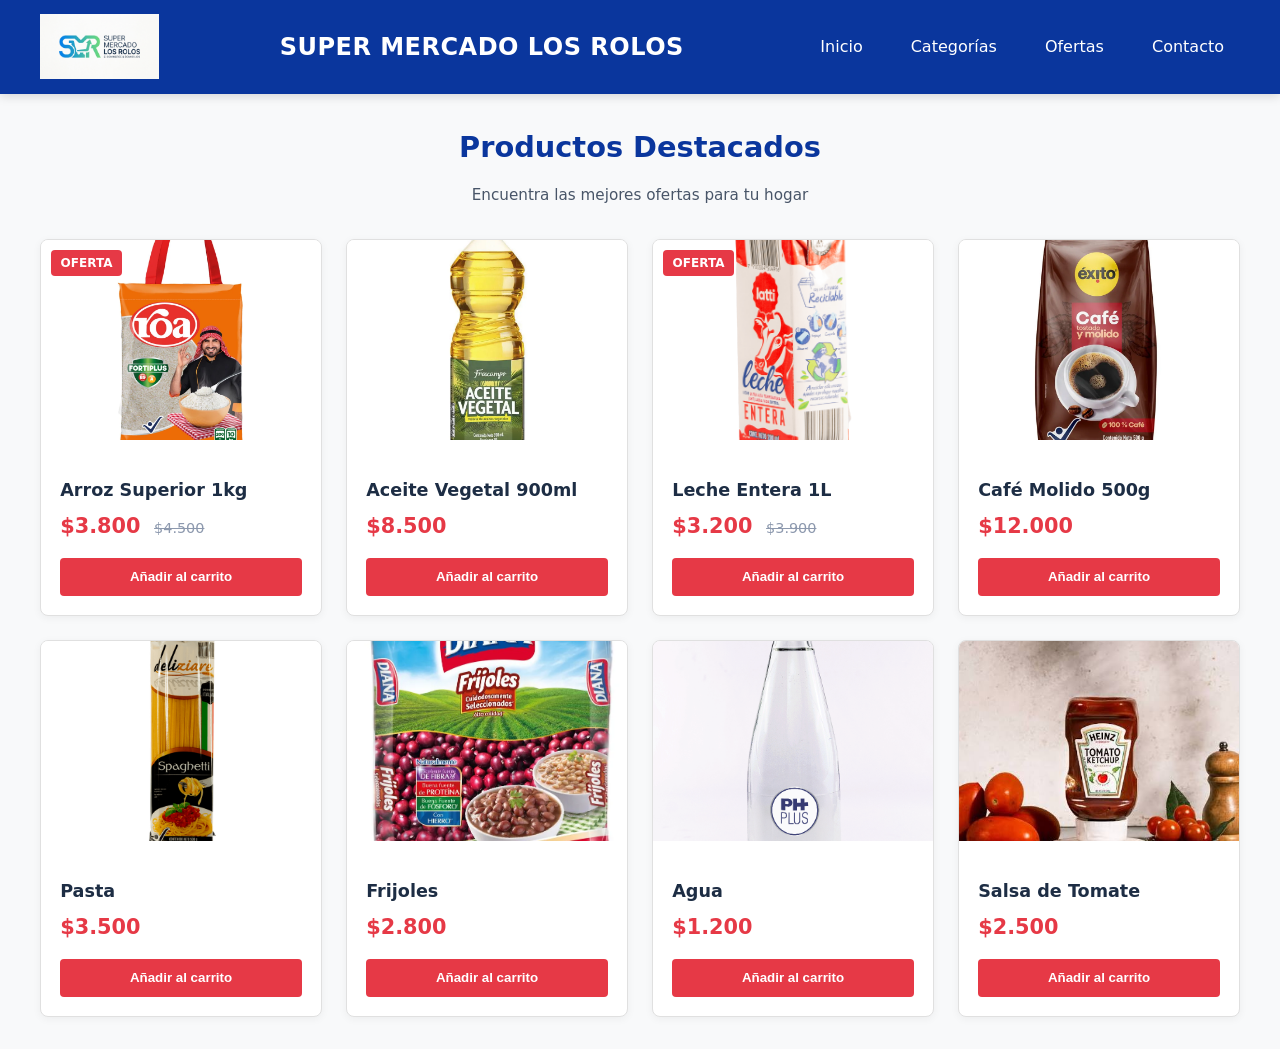
==== index.html @ ce602ebf "inicializacion del proyecto" ====
<!DOCTYPE html>
<html lang="en">
<head>
    <meta charset="UTF-8">
    <meta name="viewport"  content="width=device-width, initial-scale=1.0">
    <link rel="stylesheet" href="estilos/estilos.css">
    <title>Mercado los Rolos</title>
</head>
<body>
    
    <header class="main-header">
  <div class="header-container">
    
    <!-- 1. Logo (espacio reservado) -->
    <a href="#" class="logo">
      <img src="imagenes/logo.png" alt="Logo Mercado Los Rolos" class="logo-img">
    </a>

    <!-- 2. Título principal -->
    <h1 class="header-title">SUPER MERCADO LOS ROLOS</h1>

    <!-- 3. Menú Hamburguesa (Control con Checkbox) -->
    <input type="checkbox" id="menu-toggle" class="menu-toggle">
    <label for="menu-toggle" class="hamburger-icon">
      <span></span>
      <span></span>
      <span></span>
    </label>

    <!-- 4. Navegación -->
    <nav class="nav-menu">
      <ul>
        <li><a href="#">Inicio</a></li>
        <li><a href="#">Categorías</a></li>
        <li><a href="#">Ofertas</a></li>
        <li><a href="#">Contacto</a></li>
      </ul>
    </nav>

  </div>
</header>
    <main class="main-container">
  <!-- Encabezado de la sección -->
  <section class="section-title">
    <h2>Productos Destacados</h2>
    <p>Encuentra las mejores ofertas para tu hogar</p>
  </section>

  <!-- Grilla de Productos -->
  <section class="productos-grid">
    
    <!-- Tarjeta 1 (Con Oferta) -->
    <article class="card-producto">
      <span class="badge-oferta">Oferta</span>
      <img src="imagenes/arroz_1 kilo.png" alt="Arroz Superior" class="producto-img">
      <div class="producto-info">
        <h3>Arroz Superior 1kg</h3>
        <p class="precio">$3.800 <span class="precio-anterior">$4.500</span></p>
        <button class="btn-comprar">Añadir al carrito</button>
      </div>
    </article>

    <!-- Tarjeta 2 -->
    <article class="card-producto">
      <img src="imagenes/aceite_vegetal.png" alt="Aceite Vegetal" class="producto-img">
      <div class="producto-info">
        <h3>Aceite Vegetal 900ml</h3>
        <p class="precio">$8.500</p>
        <button class="btn-comprar">Añadir al carrito</button>
      </div>
    </article>

    <!-- Tarjeta 3 (Con Oferta) -->
    <article class="card-producto">
      <span class="badge-oferta">Oferta</span>
      <img src="imagenes/leche.png" alt="Leche Entera" class="producto-img">
      <div class="producto-info">
        <h3>Leche Entera 1L</h3>
        <p class="precio">$3.200 <span class="precio-anterior">$3.900</span></p>
        <button class="btn-comprar">Añadir al carrito</button>
      </div>
    </article>

    <!-- Tarjeta 4 -->
    <article class="card-producto">
      <img src="imagenes/cafe_molido.png" alt="Café Molido" class="producto-img">
      <div class="producto-info">
        <h3>Café Molido 500g</h3>
        <p class="precio">$12.000</p>
        <button class="btn-comprar">Añadir al carrito</button>
      </div>
    </article>

    <!-- Tarjeta 5-->
    <article class="card-producto">
      <img src="imagenes/pasta.png" alt="Pasta" class="producto-img">
      <div class="producto-info">
        <h3>Pasta</h3>
        <p class="precio">$3.500</p>
        <button class="btn-comprar">Añadir al carrito</button>
      </div>
    </article>

     <!-- Tarjeta 6-->
    <article class="card-producto">
      <img src="imagenes/frijoles.png" alt="Pasta" class="producto-img">
      <div class="producto-info">
        <h3>Frijoles</h3>
        <p class="precio">$2.800</p>
        <button class="btn-comprar">Añadir al carrito</button>
      </div>
    </article>

     <!-- Tarjeta 7-->
    <article class="card-producto">
      <img src="imagenes/agua.png" alt="Agua" class="producto-img">
      <div class="producto-info">
        <h3>Agua</h3>
        <p class="precio">$1.200</p>
        <button class="btn-comprar">Añadir al carrito</button>
      </div>
    </article>

     <!-- Tarjeta 8 -->
    <article class="card-producto">
      <img src="imagenes/salsa_tomate.png" alt="Salsa de Tomate" class="producto-img">
      <div class="producto-info">
        <h3>Salsa de Tomate</h3>
        <p class="precio">$2.500</p>
        <button class="btn-comprar">Añadir al carrito</button>
      </div>
    </article>




  </section>
</main>
</body>
</html>
---- estilos/estilos.css ----
body {
    /* LO QUE YO QUIERO Q ENTRE DE PRIMERA ES EL HEADER Y LUEGO EL RESTO DE LA PAGINA */
  margin: 0;
  padding: 0;

  font-family: system-ui, -apple-system, BlinkMacSystemFont, 'Segoe UI', Roboto, Oxygen, Ubuntu, Cantarell, sans-serif;
  font-size: 16px;
  line-height: 1.5;
  background-color: #f8f9fa;
  color: #212529;
 
  min-height: 100vh;
  width: 100%;
}
/* ==========================================
   HEADER Y NAVEGACIÓN (Paleta Los Rolos)
   ========================================== */

/* Header principal con el azul dominante */
.main-header {
  background-color: #0A369D; /* Azul Corporativo */
  color: #FFFFFF;
  width: 100%;
  position: sticky;
  top: 0;
  z-index: 1000;
  box-shadow: 0 2px 10px rgba(0, 0, 0, 0.15);
}

.header-container {
  display: flex;
  justify-content: space-between;
  align-items: center;
  max-width: 1200px;
  margin: 0 auto;
  padding: 0.8rem 1.5rem;
  position: relative;
}

/* Estilos para el Logo */
.logo-img {
  height: 65px;
  width: auto;
  display: block;
}

/* Título de la tienda */
.header-title {
  font-size: 1.2rem;
  font-weight: 700;
  text-transform: uppercase;
  letter-spacing: 0.5px;
}

/* Ocultar el checkbox selector */
.menu-toggle {
  display: none;
}

/* Icono Hamburguesa (las 3 líneas) */
.hamburger-icon {
  display: flex;
  flex-direction: column;
  justify-content: space-between;
  width: 28px;
  height: 20px;
  cursor: pointer;
}

.hamburger-icon span {
  display: block;
  height: 3px;
  width: 100%;
  background-color: #FFFFFF;
  border-radius: 2px;
  transition: all 0.3s ease;
}

/* Menú de Navegación Móvil */
.nav-menu {
  position: absolute;
  top: 100%;
  left: 0;
  width: 100%;
  background-color: #0A369D;
  display: none; /* Oculto por defecto */
  border-top: 1px solid rgba(255, 255, 255, 0.1);
}

.nav-menu ul {
  list-style: none;
  padding: 0;
  margin: 0;
}

.nav-menu li a {
  display: block;
  padding: 1rem 1.5rem;
  color: #FFFFFF;
  text-decoration: none;
  font-weight: 500;
  border-bottom: 1px solid rgba(255, 255, 255, 0.05);
  transition: background-color 0.2s ease;
}

.nav-menu li a:hover {
  background-color: #1D2D44; /* Azul Oscuro en Hover */
}

/* TRUCO CSS: Mostrar el menú cuando el checkbox está activado */
.menu-toggle:checked ~ .nav-menu {
  display: block;
}

/* ==========================================
   VERSION ESCRITORIO (Pantallas grandes)
   ========================================== */
@media (min-width: 768px) {
  .hamburger-icon {
    display: none; /* Oculta la hamburguesa en PC */
  }

  .header-title {
    font-size: 1.5rem;
  }

  .nav-menu {
    position: static;
    display: block; /* Muestra el menú continuo */
    width: auto;
    border-top: none;
  }

  .nav-menu ul {
    display: flex;
    gap: 1rem;
  }

  .nav-menu li a {
    padding: 0.5rem 1rem;
    border-bottom: none;
    border-radius: 4px;
  }

  .nav-menu li a:hover {
    background-color: rgba(255, 255, 255, 0.15);
  }
}


/* ==========================================
   SECCIÓN DE PRODUCTOS (CSS GRID)
   ========================================== */

.main-container {
  max-width: 1200px;
  margin: 2rem auto;
  padding: 0 1.5rem;
}

.section-title {
  text-align: center;
  margin-bottom: 2rem;
}

.section-title h2 {
  color: #0A369D; /* Azul Dominante */
  font-size: 1.8rem;
  margin-bottom: 0.3rem;
}

.section-title p {
  color: #1D2D44; /* Azul Oscuro */
  font-size: 0.95rem;
  opacity: 0.8;
}

/* Grilla Responsiva de Productos */
.productos-grid {
  display: grid;
  /* Crea columnas automáticamente de mínimo 240px de ancho */
  grid-template-columns: repeat(auto-fit, minmax(240px, 1fr));
  gap: 1.5rem; /* Espacio entre cada tarjeta */
}

/* Estilo de la Tarjeta */
.card-producto {
  background-color: #FFFFFF;
  border: 1px solid #E0E0E0;
  border-radius: 8px;
  overflow: hidden;
  position: relative;
  display: flex;
  flex-direction: column;
  justify-content: space-between;
  box-shadow: 0 2px 8px rgba(0, 0, 0, 0.05);
  transition: transform 0.2s ease, box-shadow 0.2s ease;
}

/* Efecto al pasar el cursor */
.card-producto:hover {
  transform: translateY(-4px);
  box-shadow: 0 6px 15px rgba(0, 0, 0, 0.1);
}

/* Etiqueta de Oferta (Rojo de Acento) */
.badge-oferta {
  position: absolute;
  top: 10px;
  left: 10px;
  background-color: #E63946; /* Rojo Alerta */
  color: #FFFFFF;
  font-size: 0.75rem;
  font-weight: bold;
  padding: 0.25rem 0.6rem;
  border-radius: 4px;
  text-transform: uppercase;
  z-index: 2;
}

/* Imagen del producto */
.producto-img {
  width: 100%;
  height: 200px;
  object-fit: cover;
  background-color: #F8F9FA;
}

/* Información del producto */
.producto-info {
  padding: 1.2rem;
  display: flex;
  flex-direction: column;
  flex-grow: 1;
}

.producto-info h3 {
  color: #1D2D44;
  font-size: 1.1rem;
  margin-bottom: 0.5rem;
}

/* Precios */
.precio {
  color: #E63946; /* Rojo Alerta para el precio principal */
  font-size: 1.3rem;
  font-weight: bold;
  margin-bottom: 1rem;
  margin-top: auto;
}

.precio-anterior {
  color: #8D99AE;
  font-size: 0.9rem;
  text-decoration: line-through;
  font-weight: normal;
  margin-left: 0.4rem;
}

/* Botón de compra */
.btn-comprar {
  background-color: #E63946;
  color: #FFFFFF;
  border: none;
  padding: 0.7rem;
  border-radius: 4px;
  font-weight: bold;
  cursor: pointer;
  width: 100%;
  transition: background-color 0.2s ease;
}

.btn-comprar:hover {
  background-color: #C12A36;
}
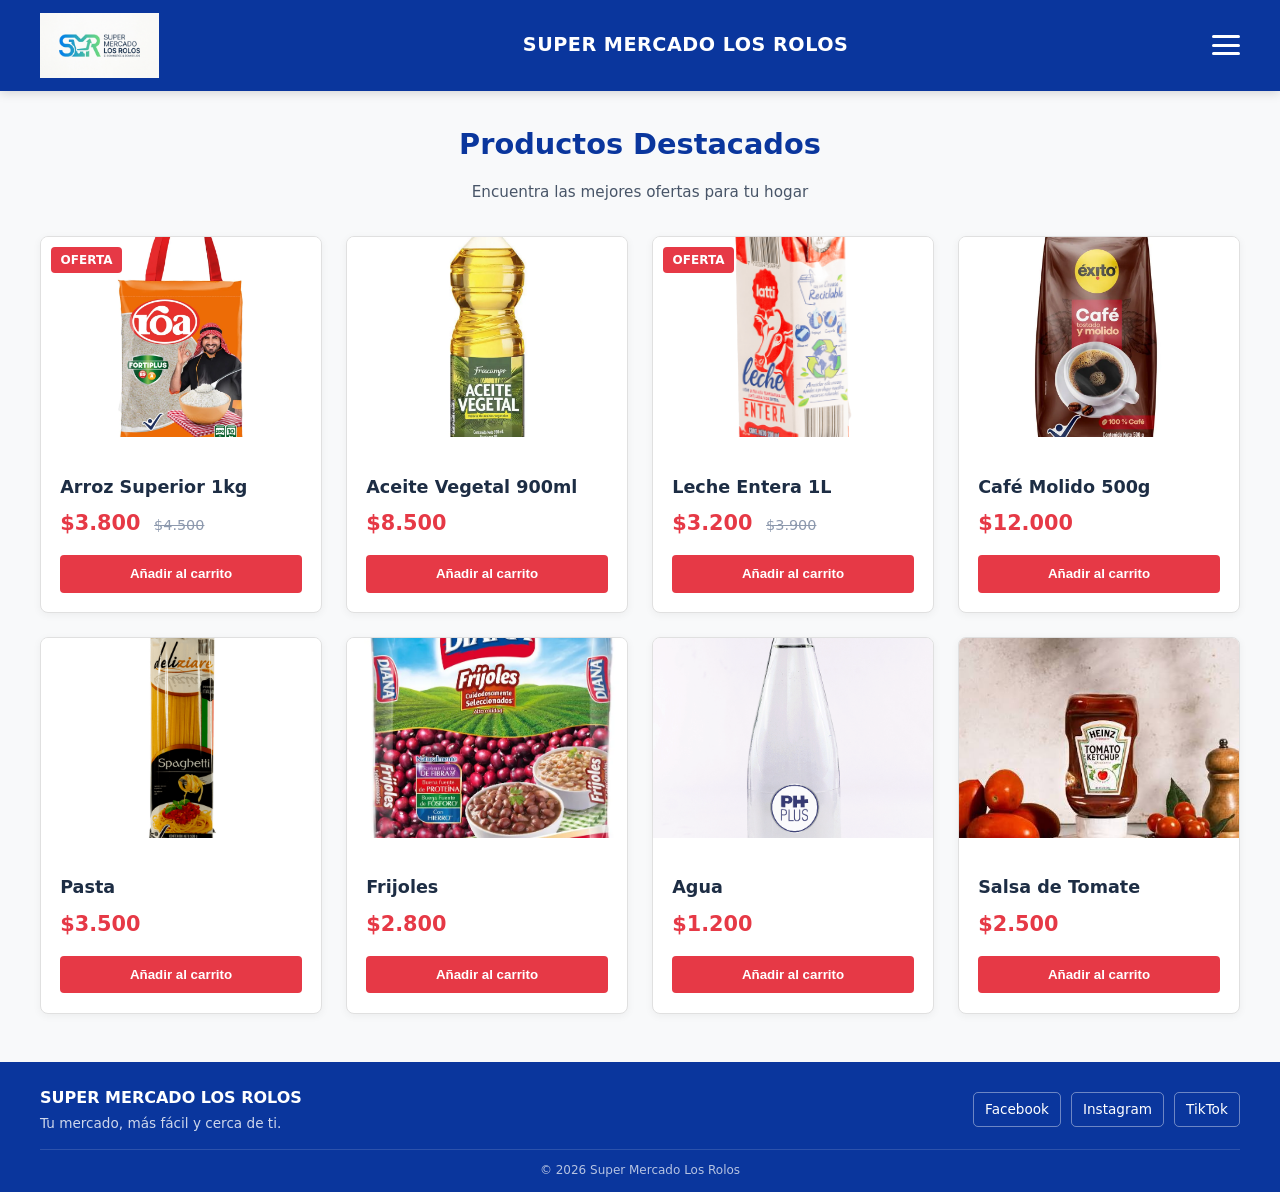
==== commit ffc43752: "incorporacion nuevas pesatañas" ====
--- a/index.html
+++ b/index.html
@@ -12,7 +12,7 @@
   <div class="header-container">
     
     <!-- 1. Logo (espacio reservado) -->
-    <a href="#" class="logo">
+    <a href="index.html" class="logo">
       <img src="imagenes/logo.png" alt="Logo Mercado Los Rolos" class="logo-img">
     </a>
 
@@ -30,10 +30,10 @@
     <!-- 4. Navegación -->
     <nav class="nav-menu">
       <ul>
-        <li><a href="#">Inicio</a></li>
-        <li><a href="#">Categorías</a></li>
-        <li><a href="#">Ofertas</a></li>
-        <li><a href="#">Contacto</a></li>
+        <li><a href="index.html">Inicio</a></li>
+        <li><a href="categorias.html">Categorías</a></li>
+        <li><a href="ofertas.html">Ofertas</a></li>
+        <li><a href="#contacto">Contacto</a></li>
       </ul>
     </nav>
 
@@ -52,7 +52,7 @@
     <!-- Tarjeta 1 (Con Oferta) -->
     <article class="card-producto">
       <span class="badge-oferta">Oferta</span>
-      <img src="imagenes/arroz_1 kilo.png" alt="Arroz Superior" class="producto-img">
+      <img src="imagenes/arroz_1 kilo.png" alt="Arroz S uperior" class="producto-img">
       <div class="producto-info">
         <h3>Arroz Superior 1kg</h3>
         <p class="precio">$3.800 <span class="precio-anterior">$4.500</span></p>
@@ -136,5 +136,51 @@
 
   </section>
 </main>
+
+<!-- ==========================================
+         FOOTER
+         ========================================== -->
+
+    <footer class="main-footer" id="contacto">
+
+        <div class="footer-content">
+
+            <div class="footer-info">
+
+                <strong>
+                    SUPER MERCADO LOS ROLOS
+                </strong>
+
+                <span>
+                    Tu mercado, más fácil y cerca de ti.
+                </span>
+
+            </div>
+
+
+            <div class="footer-social">
+
+                <a href="#" aria-label="Facebook">
+                    Facebook
+                </a>
+
+                <a href="#" aria-label="Instagram">
+                    Instagram
+                </a>
+
+                <a href="#" aria-label="TikTok">
+                    TikTok
+                </a>
+
+            </div>
+
+        </div>
+
+
+        <div class="footer-bottom">
+            © 2026 Super Mercado Los Rolos
+        </div>
+
+    </footer>
 </body>
 </html>
--- a/estilos/estilos.css
+++ b/estilos/estilos.css
@@ -1,24 +1,26 @@
+/* ==========================================
+   1. ESTILOS BASE Y GLOBALES
+   ========================================== */
 body {
-    /* LO QUE YO QUIERO Q ENTRE DE PRIMERA ES EL HEADER Y LUEGO EL RESTO DE LA PAGINA */
+  /* Todo el contenido de la página heredará esta base */
   margin: 0;
   padding: 0;
-
   font-family: system-ui, -apple-system, BlinkMacSystemFont, 'Segoe UI', Roboto, Oxygen, Ubuntu, Cantarell, sans-serif;
   font-size: 16px;
   line-height: 1.5;
   background-color: #f8f9fa;
   color: #212529;
- 
   min-height: 100vh;
   width: 100%;
 }
-/* ==========================================
-   HEADER Y NAVEGACIÓN (Paleta Los Rolos)
+
+/* ==========================================
+   ↓↓↓ 2. INICIO DE HEADER Y NAVEGACIÓN ↓↓↓
    ========================================== */
 
 /* Header principal con el azul dominante */
 .main-header {
-  background-color: #0A369D; /* Azul Corporativo */
+  background-color: #0A369D; 
   color: #FFFFFF;
   width: 100%;
   position: sticky;
@@ -37,14 +39,13 @@
   position: relative;
 }
 
-/* Estilos para el Logo */
+/* Estilos para el Logo y Título */
 .logo-img {
   height: 65px;
   width: auto;
   display: block;
 }
 
-/* Título de la tienda */
 .header-title {
   font-size: 1.2rem;
   font-weight: 700;
@@ -52,12 +53,11 @@
   letter-spacing: 0.5px;
 }
 
-/* Ocultar el checkbox selector */
+/* Icono Hamburguesa y Control */
 .menu-toggle {
   display: none;
 }
 
-/* Icono Hamburguesa (las 3 líneas) */
 .hamburger-icon {
   display: flex;
   flex-direction: column;
@@ -83,7 +83,7 @@
   left: 0;
   width: 100%;
   background-color: #0A369D;
-  display: none; /* Oculto por defecto */
+  display: none; 
   border-top: 1px solid rgba(255, 255, 255, 0.1);
 }
 
@@ -104,54 +104,22 @@
 }
 
 .nav-menu li a:hover {
-  background-color: #1D2D44; /* Azul Oscuro en Hover */
-}
-
-/* TRUCO CSS: Mostrar el menú cuando el checkbox está activado */
+  background-color: #1D2D44; 
+}
+
+/* Mostrar el menú cuando el checkbox está activado */
 .menu-toggle:checked ~ .nav-menu {
   display: block;
 }
 
 /* ==========================================
-   VERSION ESCRITORIO (Pantallas grandes)
-   ========================================== */
-@media (min-width: 768px) {
-  .hamburger-icon {
-    display: none; /* Oculta la hamburguesa en PC */
-  }
-
-  .header-title {
-    font-size: 1.5rem;
-  }
-
-  .nav-menu {
-    position: static;
-    display: block; /* Muestra el menú continuo */
-    width: auto;
-    border-top: none;
-  }
-
-  .nav-menu ul {
-    display: flex;
-    gap: 1rem;
-  }
-
-  .nav-menu li a {
-    padding: 0.5rem 1rem;
-    border-bottom: none;
-    border-radius: 4px;
-  }
-
-  .nav-menu li a:hover {
-    background-color: rgba(255, 255, 255, 0.15);
-  }
-}
-
-
-/* ==========================================
-   SECCIÓN DE PRODUCTOS (CSS GRID)
-   ========================================== */
-
+   ↑↑↑ FIN DE HEADER Y NAVEGACIÓN ↑↑↑
+   ========================================== */
+
+
+/* ==========================================
+   3. ESTRUCTURA Y TEXTOS PRINCIPALES
+   ========================================== */
 .main-container {
   max-width: 1200px;
   margin: 2rem auto;
@@ -164,26 +132,26 @@
 }
 
 .section-title h2 {
-  color: #0A369D; /* Azul Dominante */
+  color: #0A369D; 
   font-size: 1.8rem;
   margin-bottom: 0.3rem;
 }
 
 .section-title p {
-  color: #1D2D44; /* Azul Oscuro */
+  color: #1D2D44; 
   font-size: 0.95rem;
   opacity: 0.8;
 }
 
-/* Grilla Responsiva de Productos */
+/* ==========================================
+   4. GRILLA Y TARJETAS DE PRODUCTOS
+   ========================================== */
 .productos-grid {
   display: grid;
-  /* Crea columnas automáticamente de mínimo 240px de ancho */
   grid-template-columns: repeat(auto-fit, minmax(240px, 1fr));
-  gap: 1.5rem; /* Espacio entre cada tarjeta */
-}
-
-/* Estilo de la Tarjeta */
+  gap: 1.5rem; 
+}
+
 .card-producto {
   background-color: #FFFFFF;
   border: 1px solid #E0E0E0;
@@ -197,18 +165,55 @@
   transition: transform 0.2s ease, box-shadow 0.2s ease;
 }
 
-/* Efecto al pasar el cursor */
 .card-producto:hover {
   transform: translateY(-4px);
   box-shadow: 0 6px 15px rgba(0, 0, 0, 0.1);
 }
 
-/* Etiqueta de Oferta (Rojo de Acento) */
+.producto-img {
+  width: 100%;
+  height: 200px;
+  object-fit: cover;
+  background-color: #F8F9FA;
+}
+
+.producto-info {
+  padding: 1.2rem;
+  display: flex;
+  flex-direction: column;
+  flex-grow: 1;
+}
+
+.producto-info h3 {
+  color: #1D2D44;
+  font-size: 1.1rem;
+  margin-bottom: 0.5rem;
+}
+
+/* ==========================================
+   5. COMPONENTES: PRECIOS, ETIQUETAS Y BOTONES
+   ========================================== */
+.precio {
+  color: #E63946; 
+  font-size: 1.3rem;
+  font-weight: bold;
+  margin-bottom: 1rem;
+  margin-top: auto;
+}
+
+.precio-anterior {
+  color: #8D99AE;
+  font-size: 0.9rem;
+  text-decoration: line-through;
+  font-weight: normal;
+  margin-left: 0.4rem;
+}
+
 .badge-oferta {
   position: absolute;
   top: 10px;
   left: 10px;
-  background-color: #E63946; /* Rojo Alerta */
+  background-color: #E63946; 
   color: #FFFFFF;
   font-size: 0.75rem;
   font-weight: bold;
@@ -218,46 +223,6 @@
   z-index: 2;
 }
 
-/* Imagen del producto */
-.producto-img {
-  width: 100%;
-  height: 200px;
-  object-fit: cover;
-  background-color: #F8F9FA;
-}
-
-/* Información del producto */
-.producto-info {
-  padding: 1.2rem;
-  display: flex;
-  flex-direction: column;
-  flex-grow: 1;
-}
-
-.producto-info h3 {
-  color: #1D2D44;
-  font-size: 1.1rem;
-  margin-bottom: 0.5rem;
-}
-
-/* Precios */
-.precio {
-  color: #E63946; /* Rojo Alerta para el precio principal */
-  font-size: 1.3rem;
-  font-weight: bold;
-  margin-bottom: 1rem;
-  margin-top: auto;
-}
-
-.precio-anterior {
-  color: #8D99AE;
-  font-size: 0.9rem;
-  text-decoration: line-through;
-  font-weight: normal;
-  margin-left: 0.4rem;
-}
-
-/* Botón de compra */
 .btn-comprar {
   background-color: #E63946;
   color: #FFFFFF;
@@ -272,4 +237,365 @@
 
 .btn-comprar:hover {
   background-color: #C12A36;
-}+}
+
+/* ==========================================
+   FOOTER
+   ========================================== */
+
+.main-footer {
+  background-color: #0A369D;
+  color: #FFFFFF;
+  margin-top: 3rem;
+  padding: 1.5rem 1.5rem 0.8rem;
+}
+
+.footer-content {
+  max-width: 1200px;
+  margin: 0 auto;
+  display: flex;
+  justify-content: space-between;
+  align-items: center;
+  gap: 1rem;
+}
+
+.footer-info {
+  display: flex;
+  flex-direction: column;
+  gap: 0.2rem;
+}
+
+.footer-info strong {
+  font-size: 1rem;
+}
+
+.footer-info span {
+  font-size: 0.85rem;
+  opacity: 0.8;
+}
+
+.footer-social {
+  display: flex;
+  gap: 0.6rem;
+}
+
+.footer-social a {
+  color: #FFFFFF;
+  text-decoration: none;
+  font-size: 0.85rem;
+  padding: 0.4rem 0.7rem;
+  border: 1px solid rgba(255, 255, 255, 0.4);
+  border-radius: 5px;
+  transition: all 0.2s ease;
+}
+
+.footer-social a:hover {
+  background-color: #FFFFFF;
+  color: #0A369D;
+  transform: translateY(-2px);
+}
+
+.footer-bottom {
+  max-width: 1200px;
+  margin: 1rem auto 0;
+  padding-top: 0.7rem;
+  border-top: 1px solid rgba(255, 255, 255, 0.2);
+  text-align: center;
+  font-size: 0.75rem;
+  opacity: 0.7;
+}
+
+
+/* ==========================================
+   PÁGINA DE CATEGORÍAS
+   ========================================== */
+
+.categorias-header {
+  text-align: center;
+  margin-bottom: 2rem;
+}
+
+.categorias-header h2 {
+  color: #0A369D;
+  font-size: 1.8rem;
+  margin-bottom: 0.4rem;
+}
+
+.categorias-header p {
+  color: #1D2D44;
+  font-size: 0.95rem;
+  opacity: 0.8;
+}
+
+
+/* ==========================================
+   GRILLA DE CATEGORÍAS
+   ========================================== */
+
+.categorias-grid {
+  display: grid;
+  grid-template-columns: repeat(auto-fit, minmax(250px, 1fr));
+  gap: 1.5rem;
+}
+
+
+/* ==========================================
+   TARJETA DE CATEGORÍA
+   ========================================== */
+
+.categoria-card {
+  background-color: #FFFFFF;
+  border: 1px solid #E0E0E0;
+  border-radius: 10px;
+  padding: 1.5rem;
+
+  display: flex;
+  align-items: center;
+  gap: 1rem;
+
+  text-decoration: none;
+  color: inherit;
+
+  box-shadow: 0 2px 8px rgba(0, 0, 0, 0.05);
+
+  transition:
+    transform 0.2s ease,
+    box-shadow 0.2s ease,
+    border-color 0.2s ease;
+}
+
+
+/* Efecto al pasar el mouse */
+
+.categoria-card:hover {
+  transform: translateY(-5px);
+  border-color: #0A369D;
+  box-shadow: 0 6px 15px rgba(0, 0, 0, 0.12);
+}
+
+
+/* ==========================================
+   ICONO
+   ========================================== */
+
+.categoria-icono {
+  width: 65px;
+  height: 65px;
+
+  flex-shrink: 0;
+
+  display: flex;
+  align-items: center;
+  justify-content: center;
+
+  background-color: #F0F4FF;
+  border-radius: 50%;
+
+  font-size: 2rem;
+
+  transition: transform 0.2s ease;
+}
+
+
+.categoria-card:hover .categoria-icono {
+  transform: scale(1.1);
+}
+
+
+/* ==========================================
+   INFORMACIÓN
+   ========================================== */
+
+.categoria-info h3 {
+  color: #1D2D44;
+  font-size: 1.05rem;
+  margin: 0 0 0.3rem;
+}
+
+
+.categoria-info p {
+  color: #6C757D;
+  font-size: 0.85rem;
+  margin: 0;
+  line-height: 1.4;
+}
+
+
+/* ==========================================
+   PÁGINA DE OFERTAS
+   ========================================== */
+
+.ofertas-header {
+  text-align: center;
+  margin-bottom: 2rem;
+}
+
+.ofertas-etiqueta {
+  display: inline-block;
+  background-color: #E63946;
+  color: #FFFFFF;
+  padding: 0.35rem 0.8rem;
+  border-radius: 20px;
+  font-size: 0.75rem;
+  font-weight: bold;
+  margin-bottom: 0.6rem;
+}
+
+.ofertas-header h2 {
+  color: #0A369D;
+  font-size: 1.9rem;
+  margin: 0 0 0.4rem;
+}
+
+.ofertas-header p {
+  color: #1D2D44;
+  font-size: 0.95rem;
+  opacity: 0.8;
+}
+
+
+/* ==========================================
+   GRILLA
+   ========================================== */
+
+.ofertas-grid {
+  display: grid;
+  grid-template-columns: repeat(auto-fit, minmax(250px, 1fr));
+  gap: 1.5rem;
+}
+
+
+/* ==========================================
+   TARJETA DE OFERTA
+   ========================================== */
+
+.oferta-card {
+  background-color: #FFFFFF;
+  border: 1px solid #E0E0E0;
+  border-radius: 10px;
+  overflow: hidden;
+
+  box-shadow: 0 2px 8px rgba(0, 0, 0, 0.06);
+
+  transition:
+    transform 0.2s ease,
+    box-shadow 0.2s ease;
+}
+
+.oferta-card:hover {
+  transform: translateY(-5px);
+  box-shadow: 0 7px 18px rgba(0, 0, 0, 0.12);
+}
+
+
+/* ==========================================
+   IMAGEN
+   ========================================== */
+
+.oferta-imagen {
+  height: 210px;
+  position: relative;
+  background-color: #F8F9FA;
+}
+
+.oferta-imagen img {
+  width: 100%;
+  height: 100%;
+  object-fit: cover;
+}
+
+
+/* ==========================================
+   INFORMACIÓN
+   ========================================== */
+
+.oferta-info {
+  padding: 1.2rem;
+}
+
+.oferta-info h3 {
+  color: #1D2D44;
+  font-size: 1.1rem;
+  margin: 0 0 0.4rem;
+}
+
+.oferta-descripcion {
+  color: #6C757D;
+  font-size: 0.85rem;
+  margin: 0 0 1rem;
+}
+
+
+/* ==========================================
+   PRECIOS
+   ========================================== */
+
+.oferta-precios {
+  display: flex;
+  align-items: center;
+  gap: 0.6rem;
+  margin-bottom: 1rem;
+}
+
+.oferta-precio {
+  color: #E63946;
+  font-size: 1.4rem;
+  font-weight: bold;
+}
+
+.oferta-anterior {
+  color: #8D99AE;
+  font-size: 0.9rem;
+  text-decoration: line-through;
+}
+
+
+/* ==========================================
+   OFERTA PRÓXIMA
+   ========================================== */
+
+.oferta-proxima {
+  display: flex;
+  align-items: center;
+  justify-content: center;
+  min-height: 350px;
+  background-color: #F0F4FF;
+  border: 2px dashed #0A369D;
+}
+
+.oferta-proxima-contenido {
+  text-align: center;
+  padding: 2rem;
+}
+
+.oferta-proxima-contenido span {
+  font-size: 2.5rem;
+}
+
+.oferta-proxima-contenido h3 {
+  color: #0A369D;
+  margin: 0.8rem 0 0.4rem;
+}
+
+.oferta-proxima-contenido p {
+  color: #6C757D;
+  font-size: 0.9rem;
+}
+
+
+/* ==========================================
+   CELULAR
+   ========================================== */
+
+@media (max-width: 600px) {
+
+  .ofertas-grid {
+    grid-template-columns: 1fr;
+  }
+
+  .oferta-imagen {
+    height: 200px;
+  }
+
+}
+
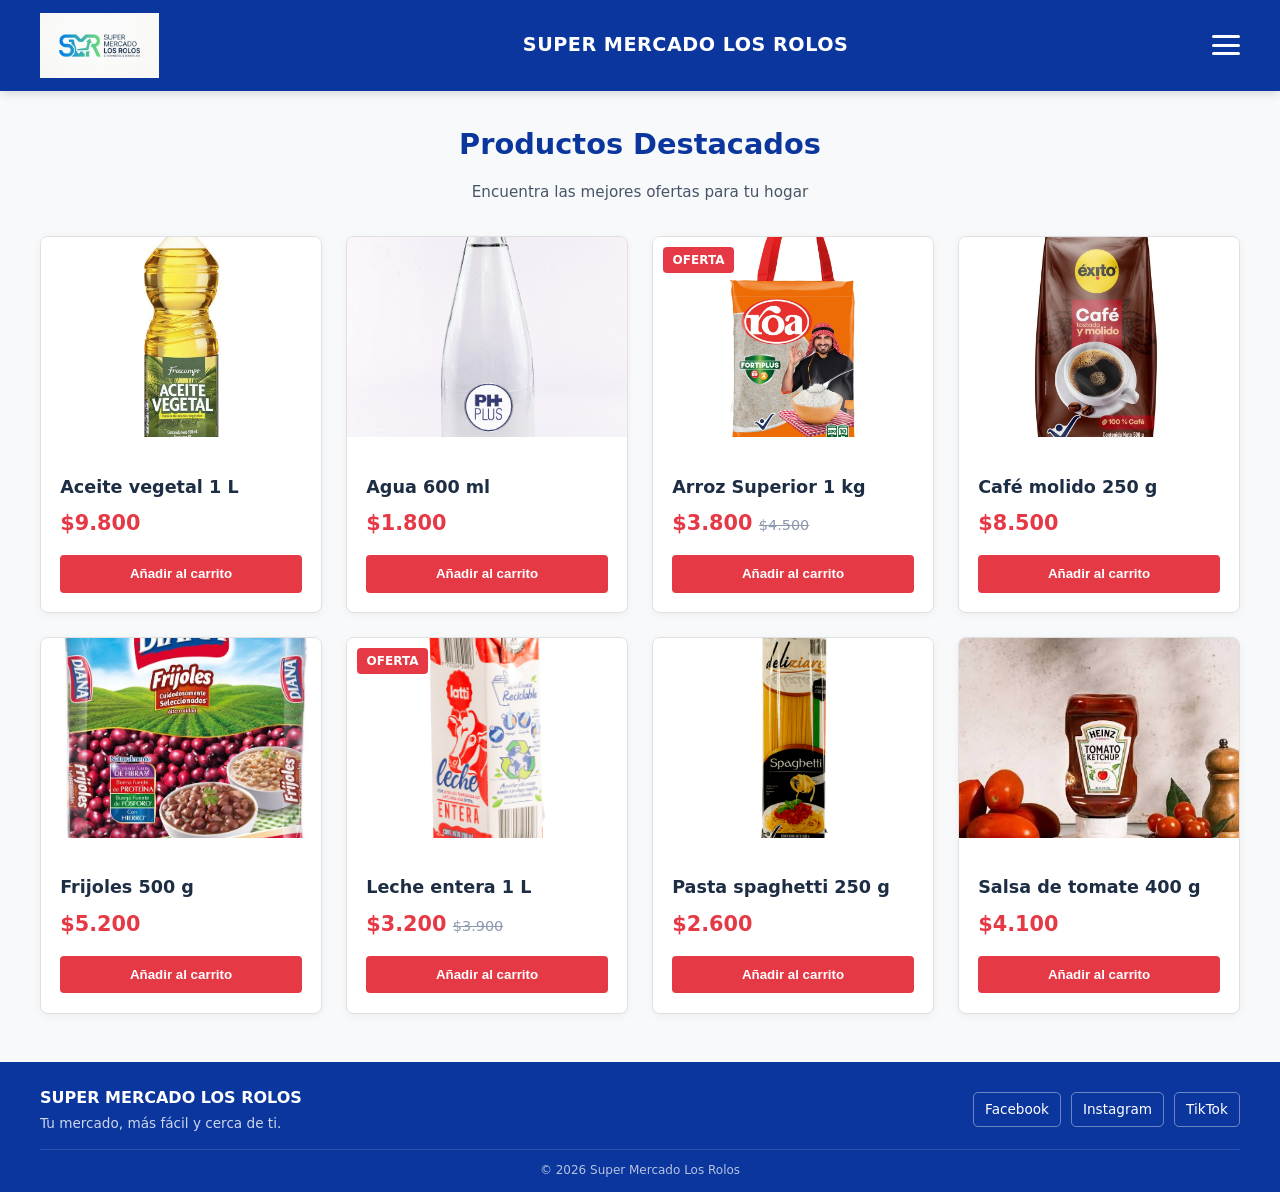
==== commit cf01c195: "incorporacion nuevas modalidades de maquetado" ====
--- a/index.html
+++ b/index.html
@@ -34,6 +34,7 @@
         <li><a href="categorias.html">Categorías</a></li>
         <li><a href="ofertas.html">Ofertas</a></li>
         <li><a href="#contacto">Contacto</a></li>
+        <li><a href="login.html">Iniciar sesión</a></li>
       </ul>
     </nav>
 
@@ -49,90 +50,83 @@
   <!-- Grilla de Productos -->
   <section class="productos-grid">
     
-    <!-- Tarjeta 1 (Con Oferta) -->
-    <article class="card-producto">
-      <span class="badge-oferta">Oferta</span>
-      <img src="imagenes/arroz_1 kilo.png" alt="Arroz S uperior" class="producto-img">
-      <div class="producto-info">
-        <h3>Arroz Superior 1kg</h3>
-        <p class="precio">$3.800 <span class="precio-anterior">$4.500</span></p>
-        <button class="btn-comprar">Añadir al carrito</button>
-      </div>
-    </article>
-
-    <!-- Tarjeta 2 -->
-    <article class="card-producto">
-      <img src="imagenes/aceite_vegetal.png" alt="Aceite Vegetal" class="producto-img">
-      <div class="producto-info">
-        <h3>Aceite Vegetal 900ml</h3>
-        <p class="precio">$8.500</p>
-        <button class="btn-comprar">Añadir al carrito</button>
-      </div>
-    </article>
-
-    <!-- Tarjeta 3 (Con Oferta) -->
-    <article class="card-producto">
-      <span class="badge-oferta">Oferta</span>
-      <img src="imagenes/leche.png" alt="Leche Entera" class="producto-img">
-      <div class="producto-info">
-        <h3>Leche Entera 1L</h3>
-        <p class="precio">$3.200 <span class="precio-anterior">$3.900</span></p>
-        <button class="btn-comprar">Añadir al carrito</button>
-      </div>
-    </article>
-
-    <!-- Tarjeta 4 -->
-    <article class="card-producto">
-      <img src="imagenes/cafe_molido.png" alt="Café Molido" class="producto-img">
-      <div class="producto-info">
-        <h3>Café Molido 500g</h3>
-        <p class="precio">$12.000</p>
-        <button class="btn-comprar">Añadir al carrito</button>
-      </div>
-    </article>
-
-    <!-- Tarjeta 5-->
-    <article class="card-producto">
-      <img src="imagenes/pasta.png" alt="Pasta" class="producto-img">
-      <div class="producto-info">
-        <h3>Pasta</h3>
-        <p class="precio">$3.500</p>
-        <button class="btn-comprar">Añadir al carrito</button>
-      </div>
-    </article>
-
-     <!-- Tarjeta 6-->
-    <article class="card-producto">
-      <img src="imagenes/frijoles.png" alt="Pasta" class="producto-img">
-      <div class="producto-info">
-        <h3>Frijoles</h3>
-        <p class="precio">$2.800</p>
-        <button class="btn-comprar">Añadir al carrito</button>
-      </div>
-    </article>
-
-     <!-- Tarjeta 7-->
-    <article class="card-producto">
-      <img src="imagenes/agua.png" alt="Agua" class="producto-img">
-      <div class="producto-info">
-        <h3>Agua</h3>
-        <p class="precio">$1.200</p>
-        <button class="btn-comprar">Añadir al carrito</button>
-      </div>
-    </article>
-
-     <!-- Tarjeta 8 -->
-    <article class="card-producto">
-      <img src="imagenes/salsa_tomate.png" alt="Salsa de Tomate" class="producto-img">
-      <div class="producto-info">
-        <h3>Salsa de Tomate</h3>
-        <p class="precio">$2.500</p>
-        <button class="btn-comprar">Añadir al carrito</button>
-      </div>
-    </article>
-
-
-
+   
+     <article class="card-producto">
+            <img src="imagenes/aceite_vegetal.png" alt="Aceite vegetal 1 L" class="producto-img">
+            <div class="producto-info">
+                <h3>Aceite vegetal 1 L</h3>
+                <p class="precio">$9.800</p>
+                <button type="button" class="btn-comprar">Añadir al carrito</button>
+            </div>
+        </article>
+ 
+        <article class="card-producto">
+            <img src="imagenes/agua.png" alt="Agua 600 ml" class="producto-img">
+            <div class="producto-info">
+                <h3>Agua 600 ml</h3>
+                <p class="precio">$1.800</p>
+                <button type="button" class="btn-comprar">Añadir al carrito</button>
+            </div>
+        </article>
+ 
+        <article class="card-producto">
+            <span class="badge-oferta">Oferta</span>
+            <img src="imagenes/arroz_1_kilo.png" alt="Arroz Superior 1 kg" class="producto-img">
+            <div class="producto-info">
+                <h3>Arroz Superior 1 kg</h3>
+                <p class="precio">$3.800<span class="precio-anterior">$4.500</span></p>
+                <button type="button" class="btn-comprar">Añadir al carrito</button>
+            </div>
+        </article>
+ 
+        <article class="card-producto">
+            <img src="imagenes/cafe_molido.png" alt="Café molido 250 g" class="producto-img">
+            <div class="producto-info">
+                <h3>Café molido 250 g</h3>
+                <p class="precio">$8.500</p>
+                <button type="button" class="btn-comprar">Añadir al carrito</button>
+            </div>
+        </article>
+ 
+        <article class="card-producto">
+            <img src="imagenes/frijoles.png" alt="Frijoles 500 g" class="producto-img">
+            <div class="producto-info">
+                <h3>Frijoles 500 g</h3>
+                <p class="precio">$5.200</p>
+                <button type="button" class="btn-comprar">Añadir al carrito</button>
+            </div>
+        </article>
+ 
+        <article class="card-producto">
+            <span class="badge-oferta">Oferta</span>
+            <img src="imagenes/leche.png" alt="Leche entera 1 L" class="producto-img">
+            <div class="producto-info">
+                <h3>Leche entera 1 L</h3>
+                <p class="precio">$3.200<span class="precio-anterior">$3.900</span></p>
+                <button type="button" class="btn-comprar">Añadir al carrito</button>
+            </div>
+        </article>
+ 
+        <article class="card-producto">
+            <img src="imagenes/pasta.png" alt="Pasta spaghetti 250 g" class="producto-img">
+            <div class="producto-info">
+                <h3>Pasta spaghetti 250 g</h3>
+                <p class="precio">$2.600</p>
+                <button type="button" class="btn-comprar">Añadir al carrito</button>
+            </div>
+        </article>
+ 
+        <article class="card-producto">
+            <img src="imagenes/salsa_tomate.png" alt="Salsa de tomate 400 g" class="producto-img">
+            <div class="producto-info">
+                <h3>Salsa de tomate 400 g</h3>
+                <p class="precio">$4.100</p>
+                <button type="button" class="btn-comprar">Añadir al carrito</button>
+            </div>
+        </article>
+ 
+        </section>
+    </main>
 
   </section>
 </main>
--- a/estilos/estilos.css
+++ b/estilos/estilos.css
@@ -599,3 +599,218 @@
 
 }
 
+/* ==========================================
+   PÁGINA DE LOGIN (pegar al final de estilos.css)
+   ========================================== */
+
+.login-caja {
+  max-width: 420px;
+  margin: 0 auto;
+  background-color: #FFFFFF;
+  border: 1px solid #E0E0E0;
+  border-top: 5px solid #0A369D;
+  border-radius: 10px;
+  padding: 2rem 1.5rem;
+  box-shadow: 0 2px 8px rgba(0, 0, 0, 0.06);
+}
+
+.login-caja h2 {
+  color: #0A369D;
+  font-size: 1.6rem;
+  margin: 0 0 0.3rem;
+  text-align: center;
+}
+
+.login-caja > p {
+  color: #6C757D;
+  font-size: 0.9rem;
+  text-align: center;
+  margin: 0 0 1.5rem;
+}
+
+.login-campo {
+  display: flex;
+  flex-direction: column;
+  gap: 0.35rem;
+  margin-bottom: 1rem;
+}
+
+.login-campo label {
+  color: #1D2D44;
+  font-weight: bold;
+  font-size: 0.9rem;
+}
+
+.login-campo input {
+  padding: 0.7rem;
+  border: 1px solid #CED4DA;
+  border-radius: 4px;
+  font-size: 1rem;
+}
+
+.login-campo input:focus {
+  outline: 2px solid #0A369D;
+  border-color: #0A369D;
+}
+
+.login-pie {
+  text-align: center;
+  font-size: 0.9rem;
+  margin: 1.2rem 0 0;
+}
+
+.login-pie a {
+  color: #E63946;
+  font-weight: bold;
+}
+
+/* Selector de rol (atributo rol de Usuario) */
+.login-rol {
+  display: flex;
+  gap: 1rem;
+  border: 1px solid #CED4DA;
+  border-radius: 4px;
+  padding: 0.6rem 0.9rem;
+  margin: 0 0 1rem;
+}
+
+.login-rol legend {
+  color: #1D2D44;
+  font-weight: bold;
+  font-size: 0.9rem;
+  padding: 0 0.3rem;
+}
+
+.login-rol label {
+  display: flex;
+  align-items: center;
+  gap: 0.4rem;
+  font-size: 0.9rem;
+  cursor: pointer;
+}
+
+.login-rol input {
+  accent-color: #0A369D;
+}
+
+/* Mensaje de error y enlace de ayuda */
+.login-error {
+  background-color: #FDECEE;
+  color: #C12A36;
+  border-left: 4px solid #E63946;
+  padding: 0.5rem 0.7rem;
+  border-radius: 4px;
+  font-size: 0.85rem;
+  margin: 0 0 1rem;
+}
+
+.login-olvido {
+  display: block;
+  text-align: center;
+  margin-top: 0.8rem;
+  color: #0A369D;
+  font-size: 0.85rem;
+}
+
+.login-olvido:hover {
+  text-decoration: underline;
+}
+
+/* ==========================================
+   PÁGINA DE LOGIN (pegar al final de estilos.css)
+   ========================================== */
+
+.login-caja {
+  max-width: 420px;
+  margin: 0 auto;
+  background-color: #FFFFFF;
+  border: 1px solid #E0E0E0;
+  border-top: 5px solid #0A369D;
+  border-radius: 10px;
+  padding: 2rem 1.5rem;
+  box-shadow: 0 2px 8px rgba(0, 0, 0, 0.06);
+}
+
+.login-caja h2 {
+  color: #0A369D;
+  font-size: 1.6rem;
+  margin: 0 0 0.3rem;
+  text-align: center;
+}
+
+.login-caja > p {
+  color: #6C757D;
+  font-size: 0.9rem;
+  text-align: center;
+  margin: 0 0 1.5rem;
+}
+
+.login-campo {
+  display: flex;
+  flex-direction: column;
+  gap: 0.35rem;
+  margin-bottom: 1rem;
+}
+
+.login-campo label {
+  color: #1D2D44;
+  font-weight: bold;
+  font-size: 0.9rem;
+}
+
+.login-campo input {
+  padding: 0.7rem;
+  border: 1px solid #CED4DA;
+  border-radius: 4px;
+  font-size: 1rem;
+}
+
+.login-campo input:focus {
+  outline: 2px solid #0A369D;
+  border-color: #0A369D;
+}
+
+.login-pie {
+  text-align: center;
+  font-size: 0.9rem;
+  margin: 1.2rem 0 0;
+}
+
+.login-pie a {
+  color: #E63946;
+  font-weight: bold;
+}
+
+/* Mensaje de error y enlace de ayuda */
+.login-error {
+  background-color: #FDECEE;
+  color: #C12A36;
+  border-left: 4px solid #E63946;
+  padding: 0.5rem 0.7rem;
+  border-radius: 4px;
+  font-size: 0.85rem;
+  margin: 0 0 1rem;
+}
+
+.login-olvido {
+  display: block;
+  text-align: center;
+  margin-top: 0.8rem;
+  color: #0A369D;
+  font-size: 0.85rem;
+}
+
+.login-olvido:hover {
+  text-decoration: underline;
+}
+
+/* Mensaje de éxito (recuperar contraseña) */
+.login-exito {
+  background-color: #E8F5E9;
+  color: #1B5E20;
+  border-left: 4px solid #2E7D32;
+  padding: 0.5rem 0.7rem;
+  border-radius: 4px;
+  font-size: 0.85rem;
+  margin: 0 0 1rem;
+}
